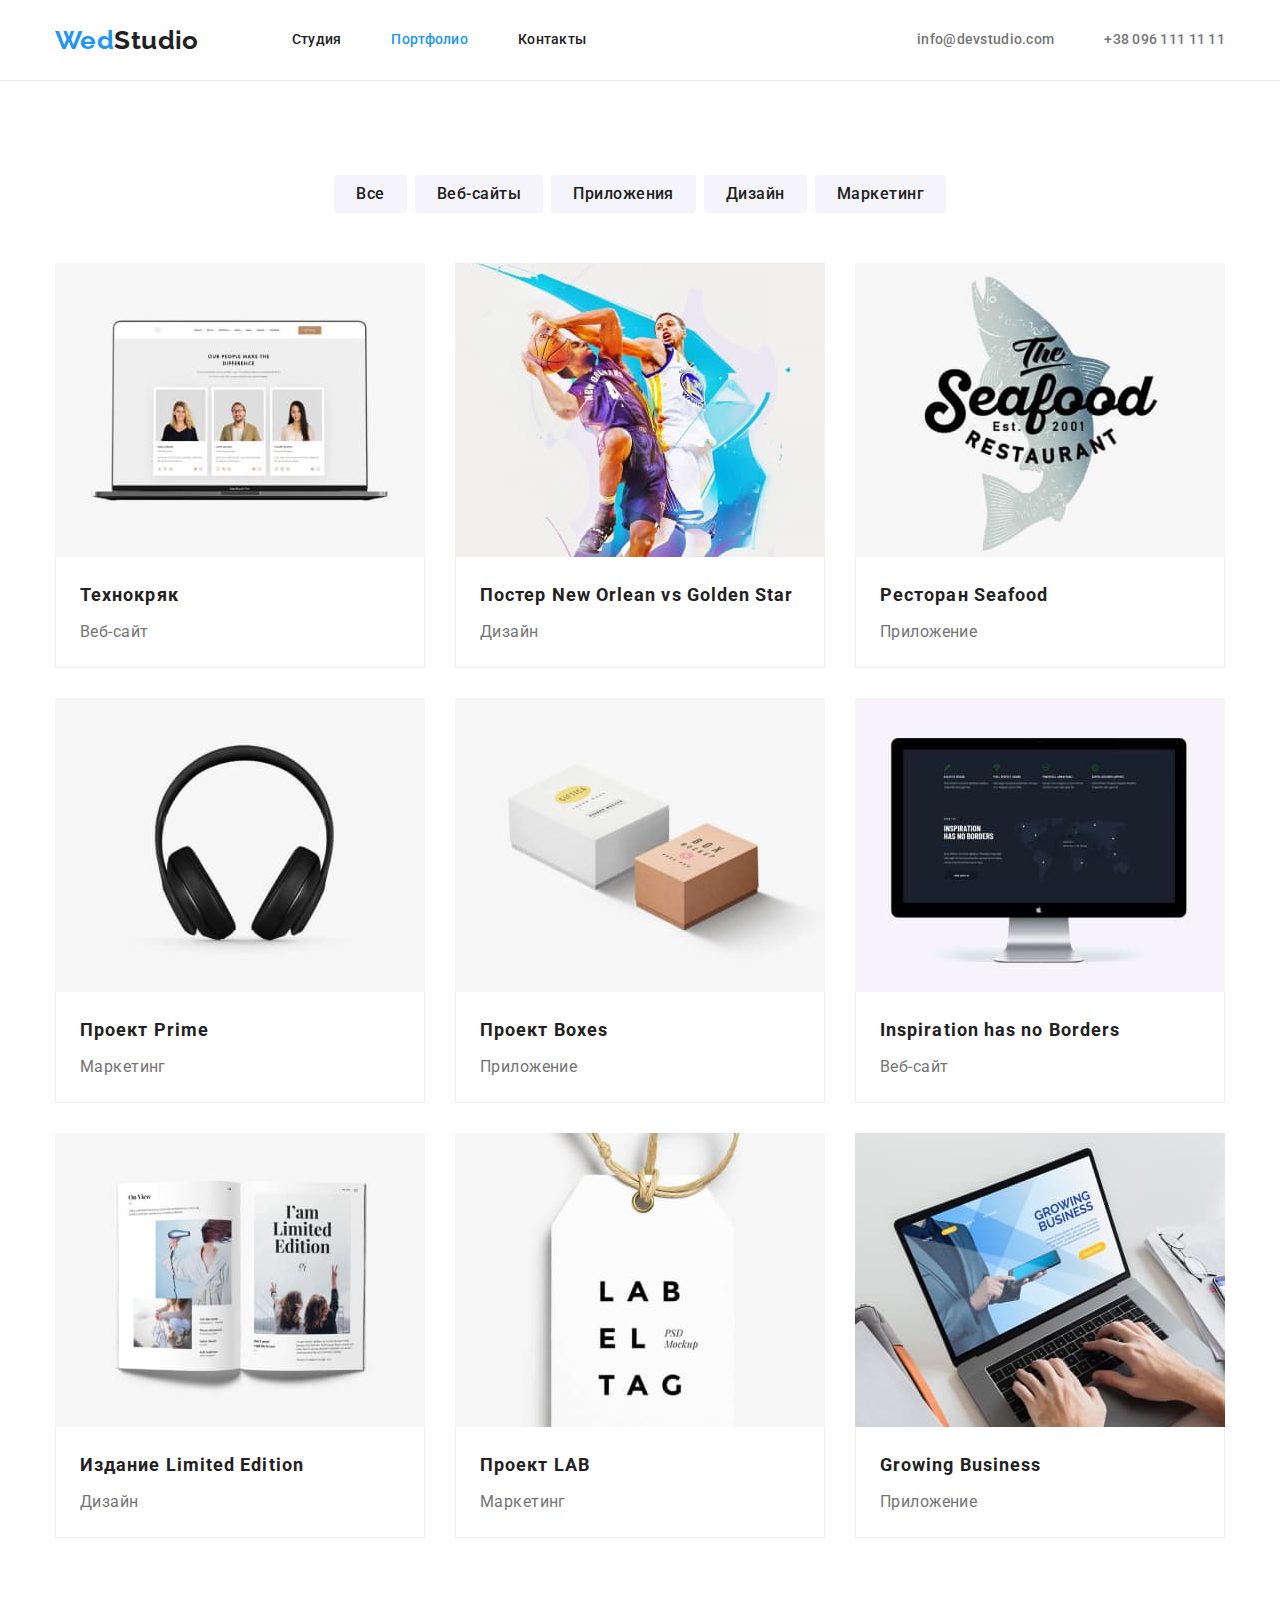
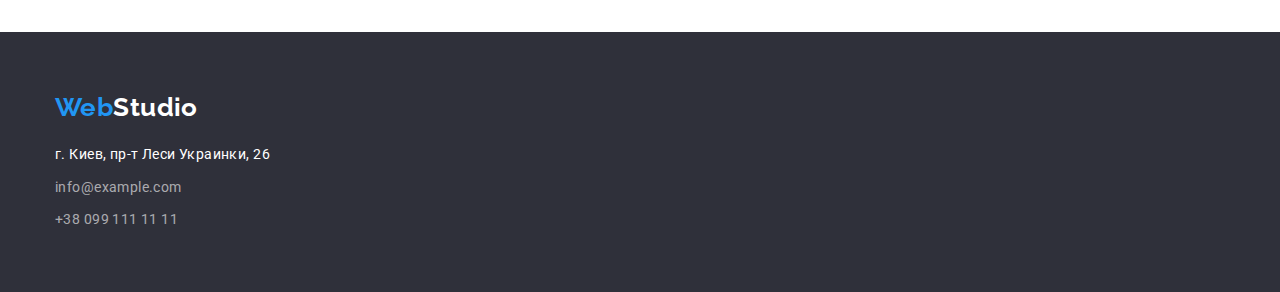
==== portfolio.html @ 8c5d41be "Изображения пропущены через squoosh" ====
<!DOCTYPE html>
<html lang="en">

<head>
    <meta charset="UTF-8">
    <meta http-equiv="X-UA-Compatible" content="IE=edge">
    <meta name="viewport" content="width=device-width, initial-scale=1.0">
    <title>Document</title>
    <link rel="preconnect" href="https://fonts.gstatic.com">
    <link
        href="https://fonts.googleapis.com/css2?family=Raleway:wght@700&family=Roboto:wght@400;500;700;900&display=swap"
        rel="stylesheet">
    <link rel="stylesheet"
        href="https://cdnjs.cloudflare.com/ajax/libs/modern-normalize/1.0.0/modern-normalize.min.css">
    <link rel="stylesheet" href="./css/styles.css">
</head>

<body>
    <!--разметка body-->
    <!--разметка header-->
    <header class="page-header">
        <div class="container main-nav">
            <nav class="main-nav">
                <a href="" class="logo">
                    <span>Wed</span>Studio
                </a>
                <ul class="side-nav list">
                    <li class="item"> <a href="./index.html">Студия</a> </li>
                    <li class="item"><a href="" class="current">Портфолио</a></li>
                    <li class="item"><a href="">Контакты</a></li>
                </ul>
            </nav>
            <ul class="auth-nav list">
                <li class="item"><a href="mailto:info@devstudio.com">info@devstudio.com</a></li>
                <li class="item"><a href="tel:+380961111111">+38 096 111 11 11</a></li>
            </ul>
        </div>
    </header>
    <main class="portfolio-page">
        <!-- проекты -->
        <h1 class="visually-hidden">Все проекты</h1>
        <section class="profile">
            <div class="container butt">
                <ul class="filter">
                    <li class="item"><button type="button" class="filter-button"> Все</button></li>
                    <li class="item"><button type="button" class="filter-button"> Веб-сайты</button></li>
                    <li class="item"><button type="button" class="filter-button"> Приложения</button></li>
                    <li class="item"><button type="button" class="filter-button"> Дизайн</button></li>
                    <li class="item"><button type="button" class="filter-button"> Маркетинг</button></li>
                </ul>
                <ul class="filter-item">
                    <li>
                        <a href="">
                            <img src="./images/p1.jpg" alt="pages" width="370">
                            <div class="filter-border">
                                <h2>Технокряк</h2>
                                <p>Веб-сайт</p>
                            </div>
                        </a>
                    </li>
                    <li><a href="">
                            <img src=" ./images/p2.jpg" alt="New Orlean vs Golden Star" width="370">
                            <div class="filter-border">
                                <h2>Постер New Orlean vs Golden Star</h2>
                                <p>Дизайн</p>
                            </div>
                        </a></li>
                    <li><a href="">
                            <img src=" ./images/p3.jpg" alt="Seafood" width="370">
                            <div class="filter-border">
                                <h2>Ресторан Seafood</h2>
                                <p>Приложение</p>
                            </div>
                        </a></li>
                    <li><a href="">
                            <img src="./images/p4.jpg" alt="Prime" width="370">
                            <div class="filter-border">
                                <h2>Проект Prime</h2>
                                <p>Маркетинг</p>
                            </div>
                        </a></li>
                    <li><a href="">
                            <img src="./images/p5.jpg" alt="Boxes" width="370">
                            <div class="filter-border">
                                <h2>Проект Boxes</h2>
                                <p>Приложение</p>
                            </div>
                        </a></li>
                    <li><a href="">
                            <img src="./images/p6.jpg" alt="Inspiration" width="370">
                            <div class="filter-border">
                                <h2>Inspiration has no Borders</h2>
                                <p>Веб-сайт</p>
                            </div>
                        </a></li>
                    <li><a href="">
                            <img src="./images/p7.jpg" alt="Limited Edition" width="370">
                            <div class="filter-border">
                                <h2>Издание Limited Edition</h2>
                                <p>Дизайн</p>
                            </div>
                        </a></li>
                    <li><a href="">
                            <img src="./images/p8.jpg" alt="LAB" width="370">
                            <div class="filter-border">
                                <h2>Проект LAB</h2>
                                <p>Маркетинг</p>
                            </div>
                        </a></li>
                    <li><a href="">
                            <img src="./images/p9.jpg" alt="Business" width="370">
                            <div class="filter-border">
                                <h2>Growing Business</h2>
                                <p>Приложение</p>
                            </div>
                        </a></li>

                </ul>
            </div>
        </section>
    </main>
    <footer class="hero-section footer">
        <!--разметка footer-->
        <div class="container">
            <a href="" class="logo footer">
                <span>Web</span>Studio
            </a>
            <address class="address">
                <p>г. Киев, пр-т Леси Украинки, 26</p>
                <ul class="contacts">
                    <li><a href="mailto:info@example.com">info@example.com</a></li>
                    <li><a href="tel:+380991111111">+38 099 111 11 11</a></li>
                </ul>
            </address>
        </div>
    </footer>
</body>

</html>
---- css/styles.css ----
/* объявление переменных */
:root {
  --primary-text-color: #757575;
  --second-text-color: #ffffff;
  --title-text-color: #212121;
  --accent-color: #2196f3;
  --second-back-color: #2f303a;
  --contacts-color: rgba(255, 255, 255, 0.6);
  --team-back-color: #f5f4fa;
}
/* стилизация header и заголовков(outline: 2px solid teal - это рамка;) */
.container {
  width: 1200px;
  padding: 0 15px;

  margin-left: auto;
  margin-right: auto;
}
/* цвет рамки в хедере #ECECEC */
.container .list,
.container .teammate,
.container .filter-item {
  margin: 0;
  padding: 0;
}
/* стилизация логотипа */
.logo {
  font-family: Raleway, sans-serif;
  font-weight: 700;
  font-size: 26px;
  line-height: 1.19;
  text-decoration: none;

  color: var(--title-text-color);
}

/* стилизация заголовков, кроме h1 по цвету и шрифту */
.list {
  margin: 0;
  padding: 0;
}
.main-nav {
  display: flex;
  align-items: center;
}
.side-nav {
  display: flex;
}
.side-nav .item + .item {
  margin-left: 50px;
}
.auth-nav.list {
  display: flex;
  margin-left: auto;
}
.auth-nav .item + .item {
  margin-left: 50px;
}

.side-nav a,
h2,
h3,
h4,
h5,
h6 {
  color: var(--title-text-color);
  margin: 0;

  font-weight: 700;
  font-size: 14px;
  line-height: 1.14;
}

.page-header li {
  list-style: none;
}
.page-header {
  border-bottom: 1px solid #ececec;
}

/* стилизация шрифта навигации по шрифту */

.side-nav a,
.auth-nav a {
  display: block;
  padding-top: 32px;
  padding-bottom: 32px;

  letter-spacing: 0.02em;
  font-weight: 500;
  font-size: 14px;
  line-height: 1.14;
  text-decoration: none;
}
.side-nav.list {
  margin-left: 93px;
}
/* стилизация навигации: наведение, фокус */
.logo span,
.logo:focus,
.logo:hover,
.logo:active,
.side-nav a:hover,
.side-nav a:focus,
.side-nav:active,
.auth-nav a:hover,
.auth-nav a:focus,
.auth-nav:active,
.contacts a:hover,
.contacts a:focus,
.contacts a:active {
  color: var(--accent-color);
}
/* ссылка текущей страницы будет выделяться*/
.side-nav .current {
  color: var(--accent-color);
}
.auth-nav a {
  color: var(--primary-text-color);
}
/* стилизация body*/
/* стилизация основного шрифта и цвета текста */
body {
  color: var(--primary-text-color);

  font-family: Roboto, sans-serif;
  letter-spacing: 0.03em;
  font-size: 14px;
  line-height: 1.714;
}
/* стилизация фона hero и footer */
.hero-section {
  background-color: var(--second-back-color);
  /* outline: 1px solid violet; */
  text-align: center;
  padding: 200px 0;
}
.hero-section.footer {
  text-align: left;
  padding: 60px 0;
}

/* стилизация заголовка h1 */
.hero-section h1 {
  margin-top: 0;
  margin-bottom: 30px;
  max-width: 696px;
  margin-left: auto;
  margin-right: auto;

  color: var(--second-text-color);

  font-weight: 900;
  font-size: 44px;
  line-height: 1.36;
  letter-spacing: 0.06em;
  text-transform: uppercase;
}
/* стилизация кнопки */
.button {
  display: inline-block;
  background-color: var(--accent-color);
  color: var(--second-text-color);
  border: 0px;
  cursor: pointer;
  border-radius: 4px;
  padding: 10px 32px;
  min-width: 200px;

  font-family: inherit;
  font-weight: 700;
  font-size: 16px;
  line-height: 1.875;
  letter-spacing: 0.06em;
  text-align: center;
}
/* стилизация преимуществ */
.container .edge {
  display: flex;
  flex-wrap: wrap;
}
.half {
  padding-top: 94px;
}
.edge .item {
  width: 270px;
}
.edge .item + .item {
  margin-left: 30px;
}
.edge h3 {
  font-weight: 700;
  font-size: 14px;
  line-height: 1.14;
  text-transform: uppercase;
  margin-bottom: 10px;
}
.edge li {
  list-style: none;
}
.edge {
  padding: 0;
  margin: 0;
}
.edge > li > p {
  margin: 0;
}
/* стилизация деятельности */
.job .list {
  display: flex;
}
.job .list .item + .item {
  margin-left: 30px;
}
.job li {
  list-style: none;
}
.second-font {
  font-weight: 700;
  font-size: 36px;
  line-height: 1.17;
  text-align: center;
  margin-bottom: 50px;
}
.job {
  padding-top: 94px;
  padding-bottom: 94px;
}

/* стилизация команды */
/* стилизация фона */
.team {
  background-color: var(--team-back-color);
  padding-top: 94px;
  padding-bottom: 94px;
}
.container .teammate {
  display: flex;
}
.container .teammate .item + .item {
  margin-left: 30px;
}
.team li {
  list-style: none;
}

/* стилизация имён участников команды */
.container .teammate {
  margin: 0;
}
.container .teammate li {
  box-shadow: 0px 1px 3px rgba(0, 0, 0, 0.12), 0px 1px 1px rgba(0, 0, 0, 0.14),
    0px 2px 1px rgba(0, 0, 0, 0.2);
  border-radius: 0px 0px 4px 4px;
  width: 270px;
  background-color: #fff;
}
.teammate h3 {
  font-weight: 500;
  font-size: 16px;
  line-height: 1.19;
  text-align: center;
  margin-bottom: 10px;
}
.teammate .range {
  padding: 30px 0;
}
/* стилизация должностей участников команды */
.teammate p {
  font-size: 16px;
  line-height: 1.19;
  text-align: center;
  margin: 0;
}
/* стилизация footer */
.address,
.contacts {
  font-size: 14px;
  line-height: 1.71;
  font-style: normal;
  list-style: none;
  margin: 0;
}

.address,
.footer {
  color: var(--second-text-color);
  background-color: var(--second-back-color);
}
.container .logo.footer {
  display: block;
  margin-bottom: 20px;
}
.address p {
  margin-bottom: 9px;
  margin-top: 0;
}
.address > ul > li:not(:last-child) {
  margin-bottom: 9px;
}
.address ul {
  padding: 0;
}
.contacts a {
  color: var(--contacts-color);
  background-color: var(--second-back-color);
  text-decoration: none;
}

/* стилизация Портфолио */
.visually-hidden {
  position: absolute;
  width: 1px;
  height: 1px;
  margin: -1px;
  border: 0;
  padding: 0;

  white-space: nowrap;
  clip-path: inset(100%);
  clip: rect(0 0 0 0);
  overflow: hidden;
  color: var(--second-text-color);
}
.profile {
  padding-top: 94px;
  padding-bottom: 94px;
}
.container .filter {
  display: flex;
  justify-content: center;
  padding-left: 0;
  margin-top: 0;
  margin-bottom: 50px;
}
.container .filter .item + .item {
  margin-left: 8px;
}
.portfolio-page p {
  font-size: 16px;
  line-height: 1.87;
}
.portfolio-page h2 {
  font-size: 18px;
  line-height: 2;
  letter-spacing: 0.06em;
  margin: 0;
}
.portfolio-page li {
  list-style: none;
}
/* стилизация Фильтра */
.container .filter-item {
  display: flex;
  flex-wrap: wrap;
}
.filter-item a {
  display: inline;
}
.filter-item li {
  width: 370px;
  padding: 0;
  margin-right: 30px;
  margin-bottom: 30px;
}
.filter-border {
  border-left: 1px solid #eeeeee;
  border-right: 1px solid #eeeeee;
  border-bottom: 1px solid #eeeeee;
  padding: 20px 24px;
}
.filter-item li:nth-child(3n) {
  margin-right: 0;
}
.filter-item li:nth-last-child(-n + 3) {
  margin-bottom: 0;
}
.filter-item a {
  color: var(--primary-text-color);
  text-decoration: none;
}
.filter-item a h2 {
  margin-bottom: 4px;
}
.filter-item li a p {
  display: inline-block;
  margin: 0;
}
.filter-button {
  display: inline-block;
  border-radius: 4px;
  min-width: 73px;
  border: 0;
  padding: 6px 22px;

  cursor: pointer;
  font-family: Roboto, sans-serif;

  background-color: var(--team-back-color);
  font-weight: 500;
  font-size: 16px;
  line-height: 1.625;
  letter-spacing: 0.03em;
  color: var(--title-text-color);
}

.filter-button:hover,
.filter-button:focus,
.filter-button:active {
  background-color: var(--accent-color);
  color: var(--second-text-color);
}
/* рамка для фильтра  */
.border-filter {
  border-right: 1px solid #eeeeee;
}
img {
  display: block;
}
.filter-item li:hover {
  box-shadow: 0px 1px 1px rgba(0, 0, 0, 0.12), 0px 4px 4px rgba(0, 0, 0, 0.06),
    1px 4px 6px rgba(0, 0, 0, 0.16);
}
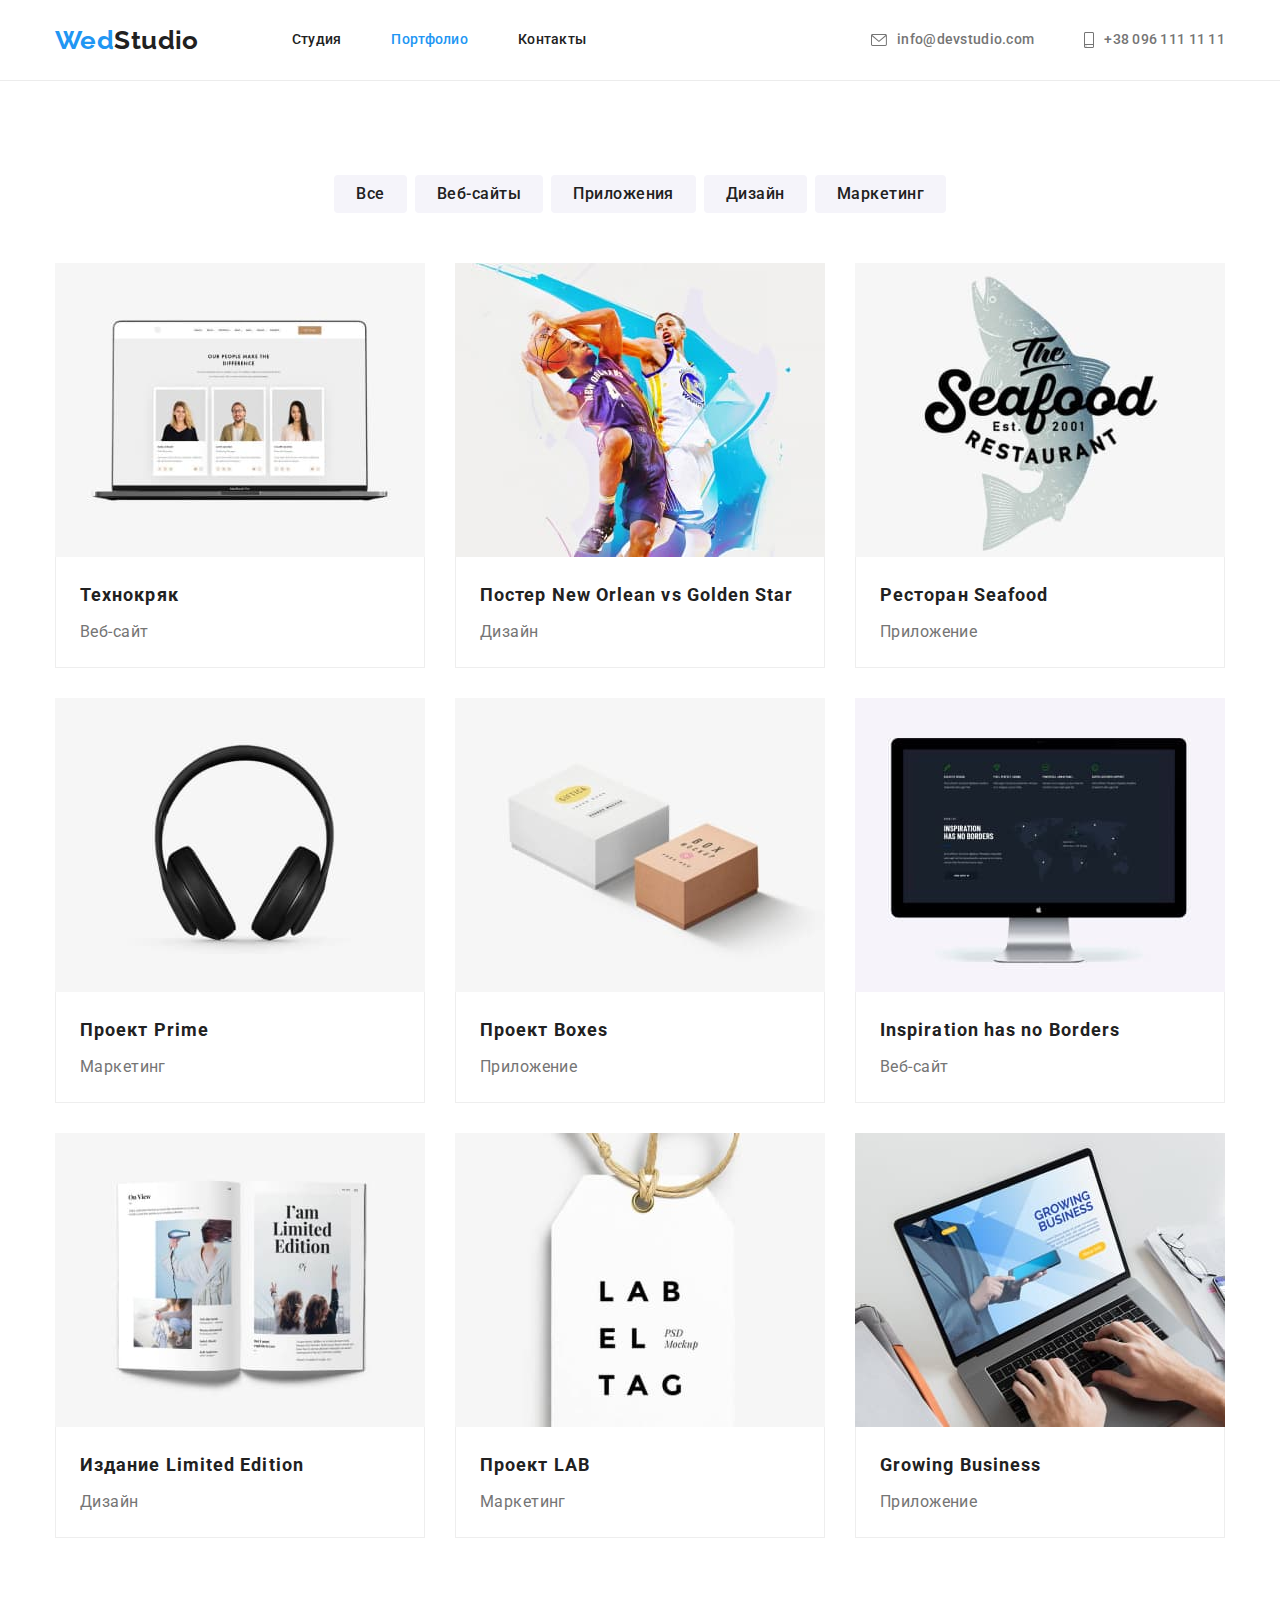
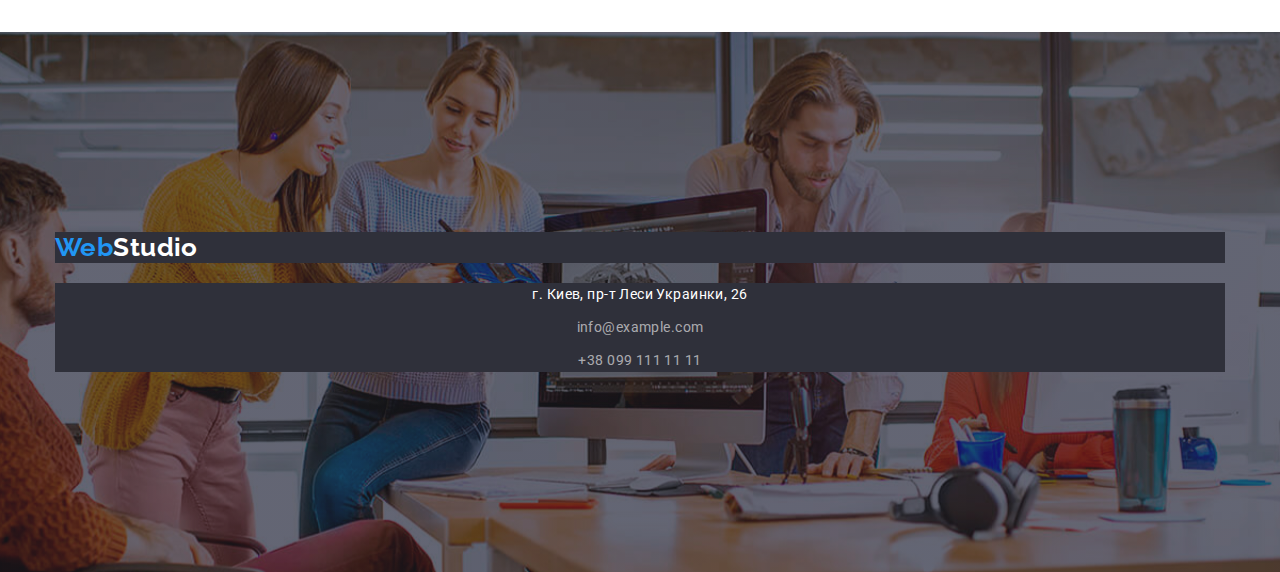
==== commit e2db4c62: "ДЗ4 начало. почти всё кроме футера))" ====
--- a/portfolio.html
+++ b/portfolio.html
@@ -31,8 +31,22 @@
                 </ul>
             </nav>
             <ul class="auth-nav list">
-                <li class="item"><a href="mailto:info@devstudio.com">info@devstudio.com</a></li>
-                <li class="item"><a href="tel:+380961111111">+38 096 111 11 11</a></li>
+                <li class="item">
+                    <a class="enve" href="mailto:info@devstudio.com">
+                        <svg class="envelope" width="16" height="12">
+                            <use href="./images/symbol.svg#icon-envelope">
+                            </use>
+                        </svg>
+                        info@devstudio.com</a>
+                </li>
+                <li class="item">
+                    <a class="enve" href="tel:+380961111111">
+                        <svg class="envelope" width="10" height="16">
+                            <use href="./images/symbol.svg#icon-smartphone">
+                            </use>
+                        </svg>
+                        +38 096 111 11 11</a>
+                </li>
             </ul>
         </div>
     </header>
--- a/css/styles.css
+++ b/css/styles.css
@@ -79,10 +79,16 @@
 }
 
 /* стилизация шрифта навигации по шрифту */
-
+.auth-nav.list .item {
+  display: flex;
+  align-items: center;
+}
+.auth-nav a {
+  color: var(--primary-text-color);
+}
 .side-nav a,
 .auth-nav a {
-  display: block;
+  display: flex;
   padding-top: 32px;
   padding-bottom: 32px;
 
@@ -103,7 +109,6 @@
 .side-nav a:hover,
 .side-nav a:focus,
 .side-nav:active,
-.auth-nav a:hover,
 .auth-nav a:focus,
 .auth-nav:active,
 .contacts a:hover,
@@ -115,9 +120,21 @@
 .side-nav .current {
   color: var(--accent-color);
 }
-.auth-nav a {
-  color: var(--primary-text-color);
-}
+.enve:hover {
+  color: var(--accent-color);
+}
+.envelope {
+  margin-right: 10px;
+  fill: currentColor;
+}
+.envelope:hover {
+  fill: currentColor;
+}
+
+.enve {
+  align-items: center;
+}
+
 /* стилизация body*/
 /* стилизация основного шрифта и цвета текста */
 body {
@@ -134,10 +151,19 @@
   /* outline: 1px solid violet; */
   text-align: center;
   padding: 200px 0;
-}
-.hero-section.footer {
+  background-image: linear-gradient(
+      to right,
+      rgba(47, 48, 58, 0.4),
+      rgba(47, 48, 58, 0.4)
+    ),
+    url("../images/Img.svg");
+  background-repeat: no-repeat;
+  background-position: center;
+}
+.hero-footer {
   text-align: left;
   padding: 60px 0;
+  background-color: var(--second-back-color);
 }
 
 /* стилизация заголовка h1 */
@@ -205,6 +231,22 @@
 .edge > li > p {
   margin: 0;
 }
+.container-min {
+  display: flex;
+  width: 270px;
+  height: 120px;
+  border: transparent;
+  margin-bottom: 30px;
+  background-color: #f5f4fa;
+  border-radius: 4px;
+  align-items: center;
+  justify-content: center;
+}
+.iconedge {
+  display: flex;
+  width: 70px;
+  height: 70px;
+}
 /* стилизация деятельности */
 .job .list {
   display: flex;
@@ -255,6 +297,33 @@
   width: 270px;
   background-color: #fff;
 }
+.container-team {
+  display: flex;
+  padding-left: 32px;
+  padding-right: 32px;
+}
+.communic {
+  display: flex;
+  width: 44px;
+  height: 44px;
+  border-radius: 50%;
+  justify-content: center;
+  align-items: center;
+  fill: #afb1b8;
+}
+.communic:hover,
+.communic:active,
+.communic:focus {
+  background-color: var(--accent-color);
+  fill: var(--second-text-color);
+}
+.container-team .communic + .communic {
+  margin-left: 10px;
+}
+
+.container-team a svg {
+  margin: 0;
+}
 .teammate h3 {
   font-weight: 500;
   font-size: 16px;
@@ -271,6 +340,43 @@
   line-height: 1.19;
   text-align: center;
   margin: 0;
+  margin-bottom: 16px;
+}
+/* разметка секции с Клиентами */
+.wrapul {
+  display: flex;
+  margin: 0;
+  padding: 0;
+}
+.client {
+  padding-top: 94px;
+  padding-bottom: 94px;
+}
+.client .client-item {
+  display: flex;
+  flex-wrap: wrap;
+  list-style: none;
+  width: 170px;
+  height: 92px;
+  border: 1px solid #afb1b8;
+  border-radius: 4px;
+  align-items: center;
+  justify-content: center;
+  padding: 0;
+  margin: 0;
+}
+.client-item:hover {
+  border-color: var(--accent-color);
+}
+.client-edit {
+  display: flex;
+  fill: #afb1b8;
+}
+.client-item:hover .client-edit {
+  fill: var(--accent-color);
+}
+.wrapul .client-item + .client-item {
+  margin-left: 30px;
 }
 /* стилизация footer */
 .address,
@@ -288,7 +394,7 @@
   background-color: var(--second-back-color);
 }
 .container .logo.footer {
-  display: block;
+  display: flex;
   margin-bottom: 20px;
 }
 .address p {
@@ -307,6 +413,19 @@
   text-decoration: none;
 }
 
+/* стилизация Приглашений по соц.сетям */
+.container-foot {
+  width: 1200px;
+  padding: 0 15px;
+
+  margin-left: auto;
+  margin-right: auto;
+}
+
+.edit {
+  color: var(--second-text-color);
+  text-transform: uppercase;
+}
 /* стилизация Портфолио */
 .visually-hidden {
   position: absolute;
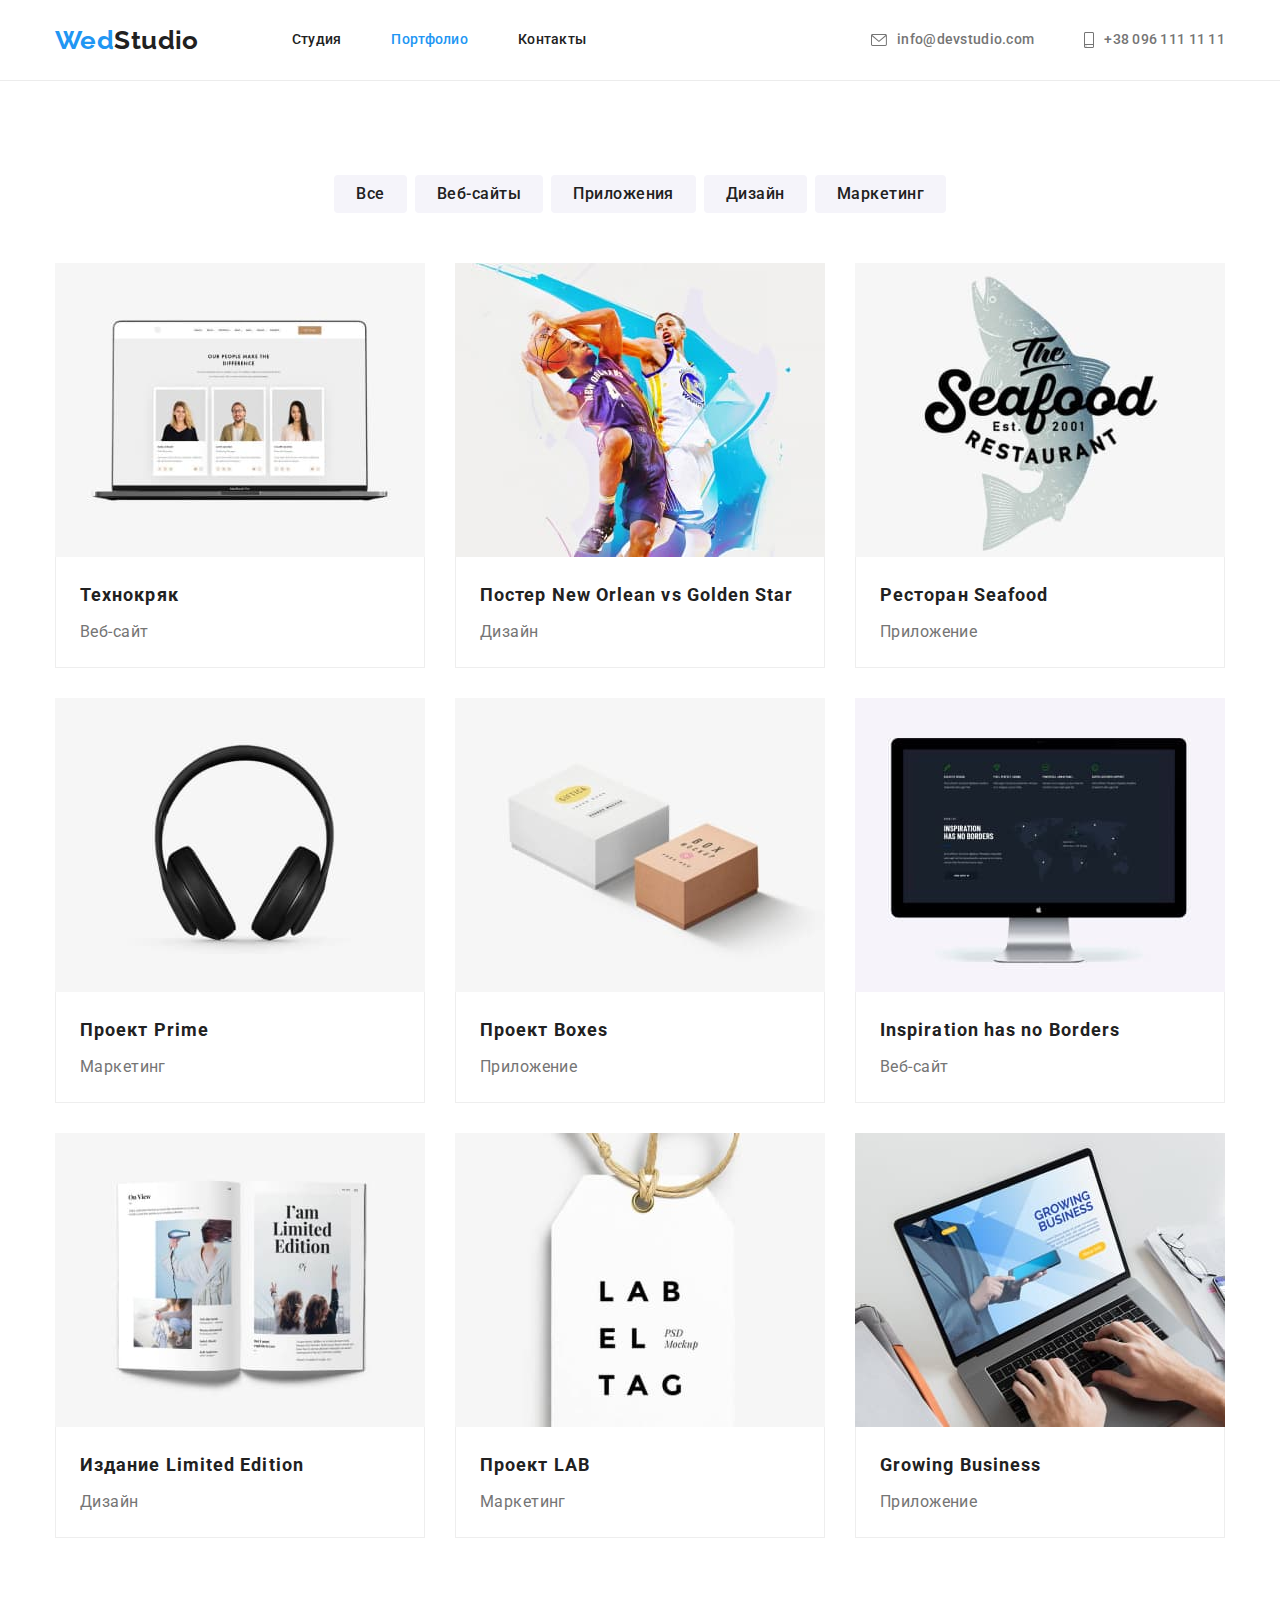
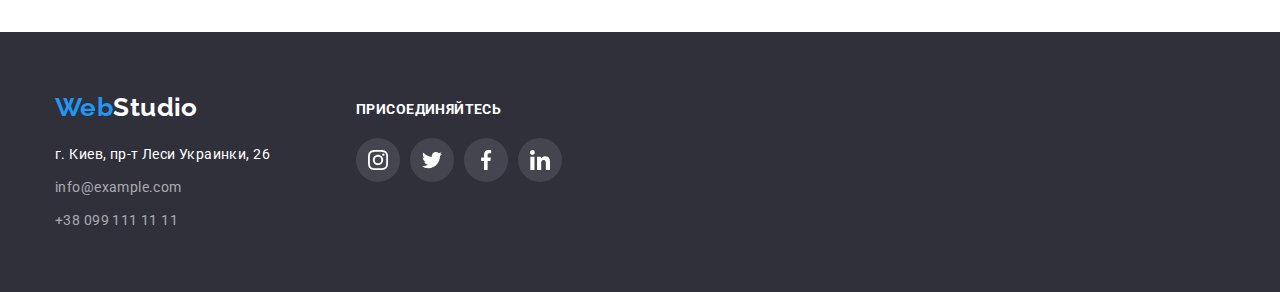
==== commit 2659b407: "Дз4 на первую проверку" ====
--- a/portfolio.html
+++ b/portfolio.html
@@ -133,20 +133,50 @@
             </div>
         </section>
     </main>
-    <footer class="hero-section footer">
+    <footer class="hero-footer">
         <!--разметка footer-->
         <div class="container">
-            <a href="" class="logo footer">
-                <span>Web</span>Studio
-            </a>
-            <address class="address">
-                <p>г. Киев, пр-т Леси Украинки, 26</p>
-                <ul class="contacts">
-                    <li><a href="mailto:info@example.com">info@example.com</a></li>
-                    <li><a href="tel:+380991111111">+38 099 111 11 11</a></li>
-                </ul>
-            </address>
+            <div class="karman">
+                <div class="footer-address">
+                    <a href="" class="logo footer">
+                        <span>Web</span>Studio
+                    </a>
+                    <address class="address">
+                        <p>г. Киев, пр-т Леси Украинки, 26</p>
+                        <ul class="contacts">
+                            <li><a href="mailto:info@example.com">info@example.com</a></li>
+                            <li><a href="tel:+380991111111">+38 099 111 11 11</a></li>
+                        </ul>
+                    </address>
+                </div>
+                <div class=container-foot>
+                    <h2 class="edit">присоединяйтесь</h2>
+                    <div class="container-team foot">
+                        <a class="communic foot" href="">
+                            <svg class="twitter foot" width="20" height="20">
+                                <use href="./images/symbol.svg#icon-instagram-2"></use>
+                            </svg>
+                        </a>
+                        <a class="communic foot" href="">
+                            <svg class="twitter foot" width="20" height="20">
+                                <use href="./images/symbol.svg#icon-twitter-1"></use>
+                            </svg>
+                        </a>
+                        <a class="communic foot" href="">
+                            <svg class="twitter foot" width="20" height="20">
+                                <use href="./images/symbol.svg#icon-facebook-1"></use>
+                            </svg>
+                        </a>
+                        <a class="communic foot" href="">
+                            <svg class="twitter foot" width="20" height="20">
+                                <use href="./images/symbol.svg#icon-linkedin-1"></use>
+                            </svg>
+                        </a>
+                    </div>
+                </div>
+            </div>
         </div>
+
     </footer>
 </body>
 
--- a/css/styles.css
+++ b/css/styles.css
@@ -120,14 +120,18 @@
 .side-nav .current {
   color: var(--accent-color);
 }
-.enve:hover {
+.enve:hover,
+.enve:active,
+.enve:focus {
   color: var(--accent-color);
 }
 .envelope {
   margin-right: 10px;
   fill: currentColor;
 }
-.envelope:hover {
+.envelope:hover,
+.envelope:focus,
+.envelope:active {
   fill: currentColor;
 }
 
@@ -352,10 +356,12 @@
   padding-top: 94px;
   padding-bottom: 94px;
 }
+.wrapul li {
+  list-style: none;
+}
 .client .client-item {
   display: flex;
   flex-wrap: wrap;
-  list-style: none;
   width: 170px;
   height: 92px;
   border: 1px solid #afb1b8;
@@ -365,20 +371,33 @@
   padding: 0;
   margin: 0;
 }
-.client-item:hover {
+.client-item:hover,
+.client-item:active,
+.client-item:focus {
   border-color: var(--accent-color);
 }
 .client-edit {
   display: flex;
   fill: #afb1b8;
 }
-.client-item:hover .client-edit {
+.client-item:hover .client-edit,
+.client-item:active .client-edit,
+.client-item:focus .client-edit {
   fill: var(--accent-color);
 }
-.wrapul .client-item + .client-item {
+.wrapul .wrapli + .wrapli {
   margin-left: 30px;
 }
 /* стилизация footer */
+.footer-address {
+  display: inline-block;
+  width: 231px;
+  margin: 0;
+  margin-right: 70px;
+}
+.container-team.foot {
+  padding: 0;
+}
 .address,
 .contacts {
   font-size: 14px;
@@ -415,16 +434,29 @@
 
 /* стилизация Приглашений по соц.сетям */
 .container-foot {
-  width: 1200px;
-  padding: 0 15px;
-
-  margin-left: auto;
-  margin-right: auto;
+  display: inline-block;
+  width: 231px;
+}
+.karman {
+  display: flex;
 }
 
 .edit {
   color: var(--second-text-color);
   text-transform: uppercase;
+  margin-bottom: 20px;
+  padding-top: 10px;
+}
+.twitter .foot {
+}
+.communic.foot {
+  fill: var(--second-text-color);
+  background: rgba(255, 255, 255, 0.1);
+}
+.communic.foot:hover,
+.communic.foot:active,
+.communic.foot:focus {
+  background-color: var(--accent-color);
 }
 /* стилизация Портфолио */
 .visually-hidden {
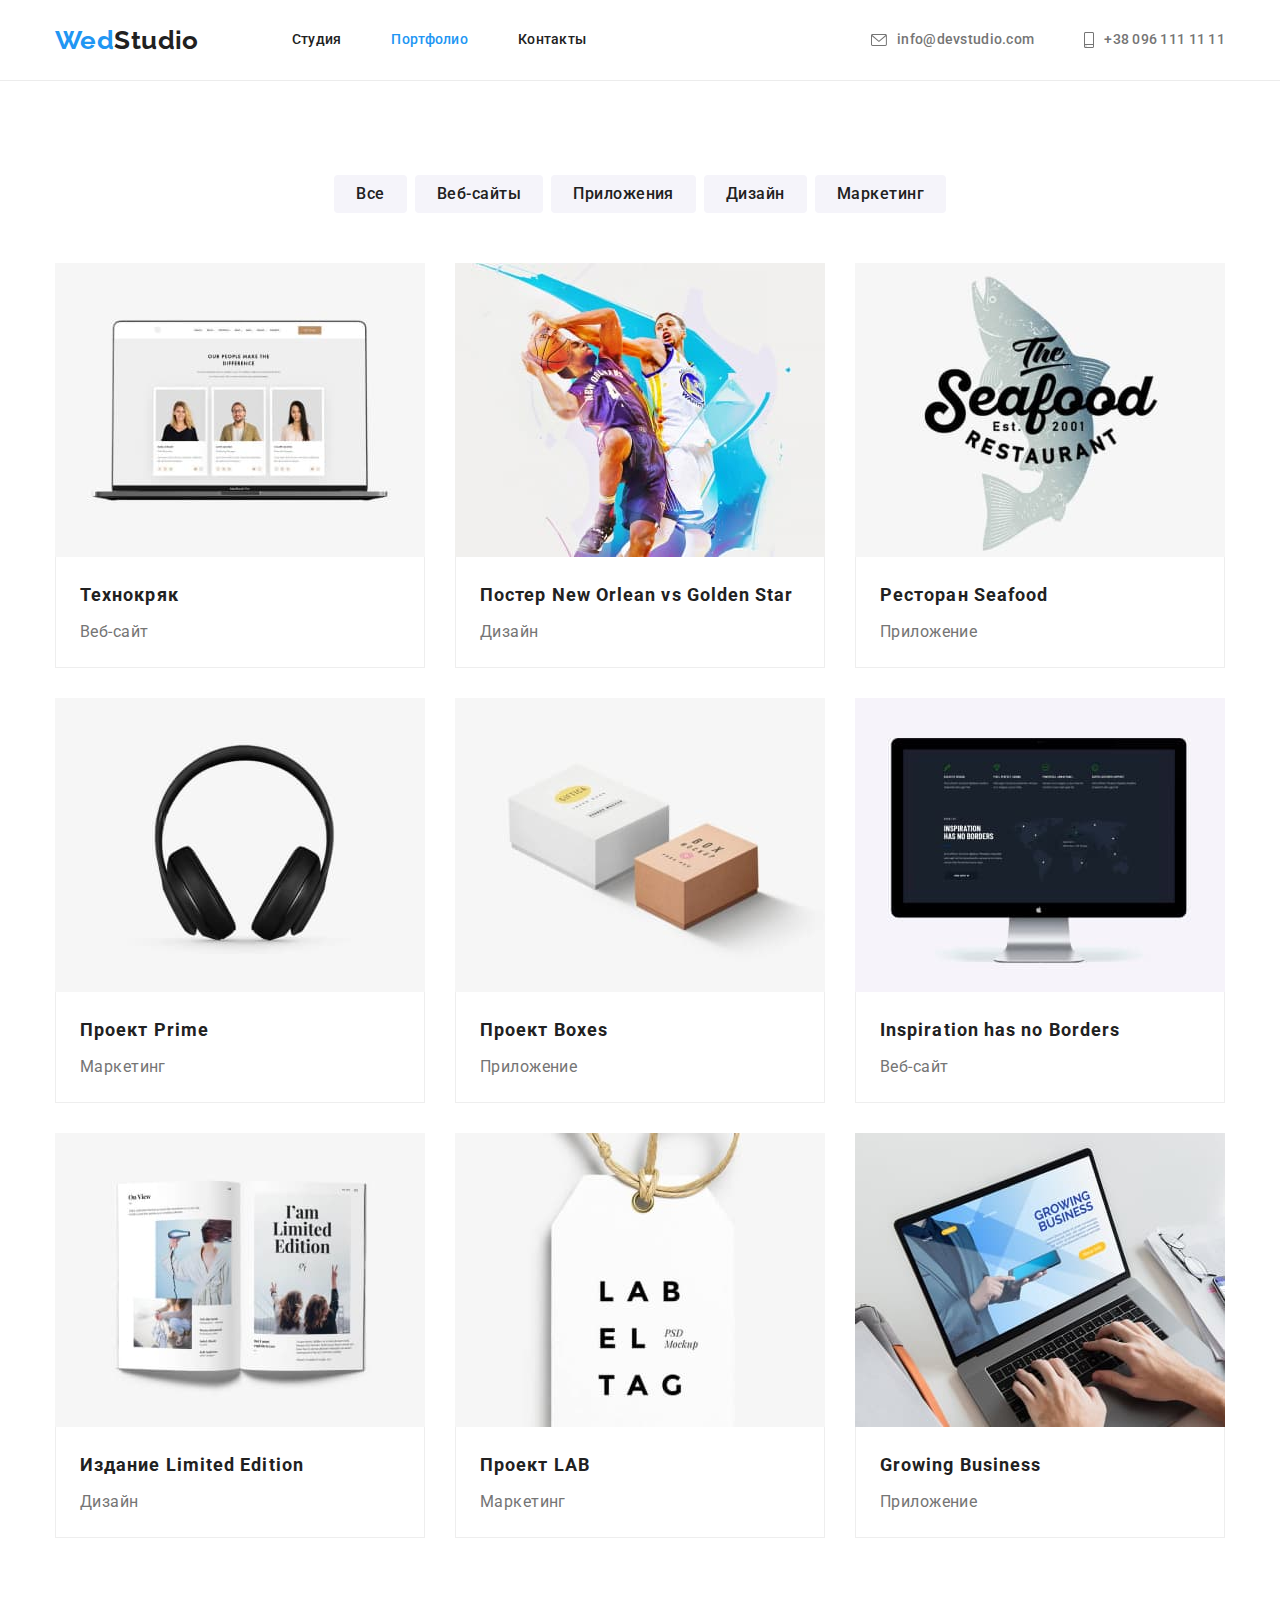
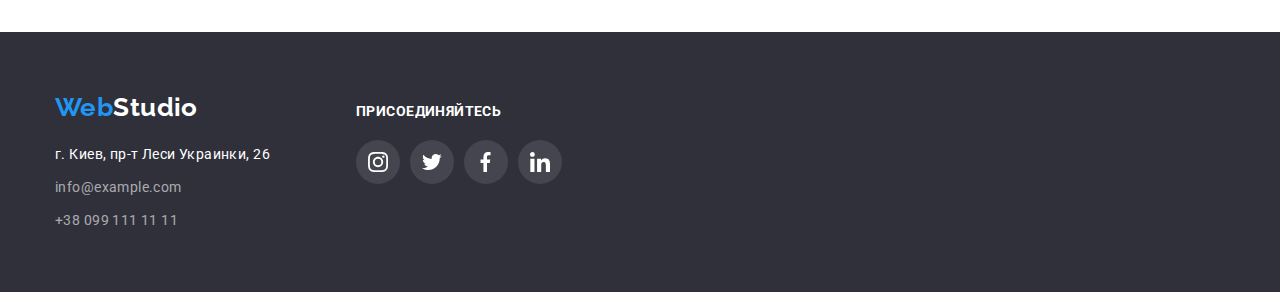
==== commit f2e6d52a: "исправление замечаний ментора" ====
--- a/portfolio.html
+++ b/portfolio.html
@@ -34,7 +34,7 @@
                 <li class="item">
                     <a class="enve" href="mailto:info@devstudio.com">
                         <svg class="envelope" width="16" height="12">
-                            <use href="./images/symbol.svg#icon-envelope">
+                            <use href="./images/symbol-defs.svg#icon-envelope">
                             </use>
                         </svg>
                         info@devstudio.com</a>
@@ -42,7 +42,7 @@
                 <li class="item">
                     <a class="enve" href="tel:+380961111111">
                         <svg class="envelope" width="10" height="16">
-                            <use href="./images/symbol.svg#icon-smartphone">
+                            <use href="./images/symbol-defs.svg#icon-smartphone">
                             </use>
                         </svg>
                         +38 096 111 11 11</a>
@@ -135,45 +135,51 @@
     </main>
     <footer class="hero-footer">
         <!--разметка footer-->
-        <div class="container">
-            <div class="karman">
-                <div class="footer-address">
-                    <a href="" class="logo footer">
-                        <span>Web</span>Studio
-                    </a>
-                    <address class="address">
-                        <p>г. Киев, пр-т Леси Украинки, 26</p>
-                        <ul class="contacts">
-                            <li><a href="mailto:info@example.com">info@example.com</a></li>
-                            <li><a href="tel:+380991111111">+38 099 111 11 11</a></li>
-                        </ul>
-                    </address>
-                </div>
-                <div class=container-foot>
-                    <h2 class="edit">присоединяйтесь</h2>
-                    <div class="container-team foot">
+        <div class="container footerr">
+            <div class="footer-address">
+                <a href="" class="logo footer">
+                    <span>Web</span>Studio
+                </a>
+                <address class="address">
+                    <p>г. Киев, пр-т Леси Украинки, 26</p>
+                    <ul class="contacts">
+                        <li><a href="mailto:info@example.com">info@example.com</a></li>
+                        <li><a href="tel:+380991111111">+38 099 111 11 11</a></li>
+                    </ul>
+                </address>
+            </div>
+            <div class=container-foot>
+                <h2 class="edit">присоединяйтесь</h2>
+                <ul class="teamka-footer">
+                    <li class="container-team">
                         <a class="communic foot" href="">
                             <svg class="twitter foot" width="20" height="20">
-                                <use href="./images/symbol.svg#icon-instagram-2"></use>
+                                <use href="./images/symbol-defs.svg#icon-instagram"></use>
                             </svg>
                         </a>
+                    </li>
+                    <li class="container-team">
                         <a class="communic foot" href="">
                             <svg class="twitter foot" width="20" height="20">
-                                <use href="./images/symbol.svg#icon-twitter-1"></use>
+                                <use href="./images/symbol-defs.svg#icon-twiter"></use>
                             </svg>
                         </a>
+                    </li>
+                    <li class="container-team">
                         <a class="communic foot" href="">
                             <svg class="twitter foot" width="20" height="20">
-                                <use href="./images/symbol.svg#icon-facebook-1"></use>
+                                <use href="./images/symbol-defs.svg#icon-facebook"></use>
                             </svg>
                         </a>
+                    </li>
+                    <li class="container-team">
                         <a class="communic foot" href="">
                             <svg class="twitter foot" width="20" height="20">
-                                <use href="./images/symbol.svg#icon-linkedin-1"></use>
+                                <use href="./images/symbol-defs.svg#icon-linkedin"></use>
                             </svg>
                         </a>
-                    </div>
-                </div>
+                    </li>
+                </ul>
             </div>
         </div>
 
--- a/css/styles.css
+++ b/css/styles.css
@@ -151,8 +151,6 @@
 }
 /* стилизация фона hero и footer */
 .hero-section {
-  background-color: var(--second-back-color);
-  /* outline: 1px solid violet; */
   text-align: center;
   padding: 200px 0;
   background-image: linear-gradient(
@@ -161,6 +159,7 @@
       rgba(47, 48, 58, 0.4)
     ),
     url("../images/Img.svg");
+  background-size: 1600px 600px;
   background-repeat: no-repeat;
   background-position: center;
 }
@@ -294,26 +293,28 @@
 .container .teammate {
   margin: 0;
 }
-.container .teammate li {
+.container .teammate .item {
   box-shadow: 0px 1px 3px rgba(0, 0, 0, 0.12), 0px 1px 1px rgba(0, 0, 0, 0.14),
     0px 2px 1px rgba(0, 0, 0, 0.2);
   border-radius: 0px 0px 4px 4px;
   width: 270px;
   background-color: #fff;
 }
+.teamka {
+  display: flex;
+  padding: 0;
+}
 .container-team {
   display: flex;
-  padding-left: 32px;
-  padding-right: 32px;
 }
 .communic {
   display: flex;
-  width: 44px;
-  height: 44px;
   border-radius: 50%;
   justify-content: center;
   align-items: center;
   fill: #afb1b8;
+  width: 44px;
+  height: 44px;
 }
 .communic:hover,
 .communic:active,
@@ -321,11 +322,12 @@
   background-color: var(--accent-color);
   fill: var(--second-text-color);
 }
-.container-team .communic + .communic {
+.teamka .container-team + .container-team,
+.teamka-footer .container-team + .container-team {
   margin-left: 10px;
 }
 
-.container-team a svg {
+.container-team li a svg {
   margin: 0;
 }
 .teammate h3 {
@@ -336,7 +338,7 @@
   margin-bottom: 10px;
 }
 .teammate .range {
-  padding: 30px 0;
+  padding: 30px 32px;
 }
 /* стилизация должностей участников команды */
 .teammate p {
@@ -370,19 +372,16 @@
   justify-content: center;
   padding: 0;
   margin: 0;
+  fill: #afb1b8;
 }
 .client-item:hover,
 .client-item:active,
 .client-item:focus {
   border-color: var(--accent-color);
 }
-.client-edit {
-  display: flex;
-  fill: #afb1b8;
-}
-.client-item:hover .client-edit,
-.client-item:active .client-edit,
-.client-item:focus .client-edit {
+.wrapli:hover .client-item,
+.wrapli:active .client-item,
+.wrapli:focus .client-item {
   fill: var(--accent-color);
 }
 .wrapul .wrapli + .wrapli {
@@ -394,8 +393,10 @@
   width: 231px;
   margin: 0;
   margin-right: 70px;
-}
-.container-team.foot {
+  align-self: baseline;
+}
+.teamka-footer {
+  display: flex;
   padding: 0;
 }
 .address,
@@ -436,8 +437,9 @@
 .container-foot {
   display: inline-block;
   width: 231px;
-}
-.karman {
+  align-self: baseline;
+}
+.container.footerr {
   display: flex;
 }
 
@@ -445,7 +447,6 @@
   color: var(--second-text-color);
   text-transform: uppercase;
   margin-bottom: 20px;
-  padding-top: 10px;
 }
 .twitter .foot {
 }
@@ -560,6 +561,8 @@
 .filter-button:active {
   background-color: var(--accent-color);
   color: var(--second-text-color);
+  box-shadow: 0px 3px 1px rgba(0, 0, 0, 0.1), 0px 1px 2px rgba(0, 0, 0, 0.08),
+    0px 2px 2px rgba(0, 0, 0, 0.12);
 }
 /* рамка для фильтра  */
 .border-filter {
